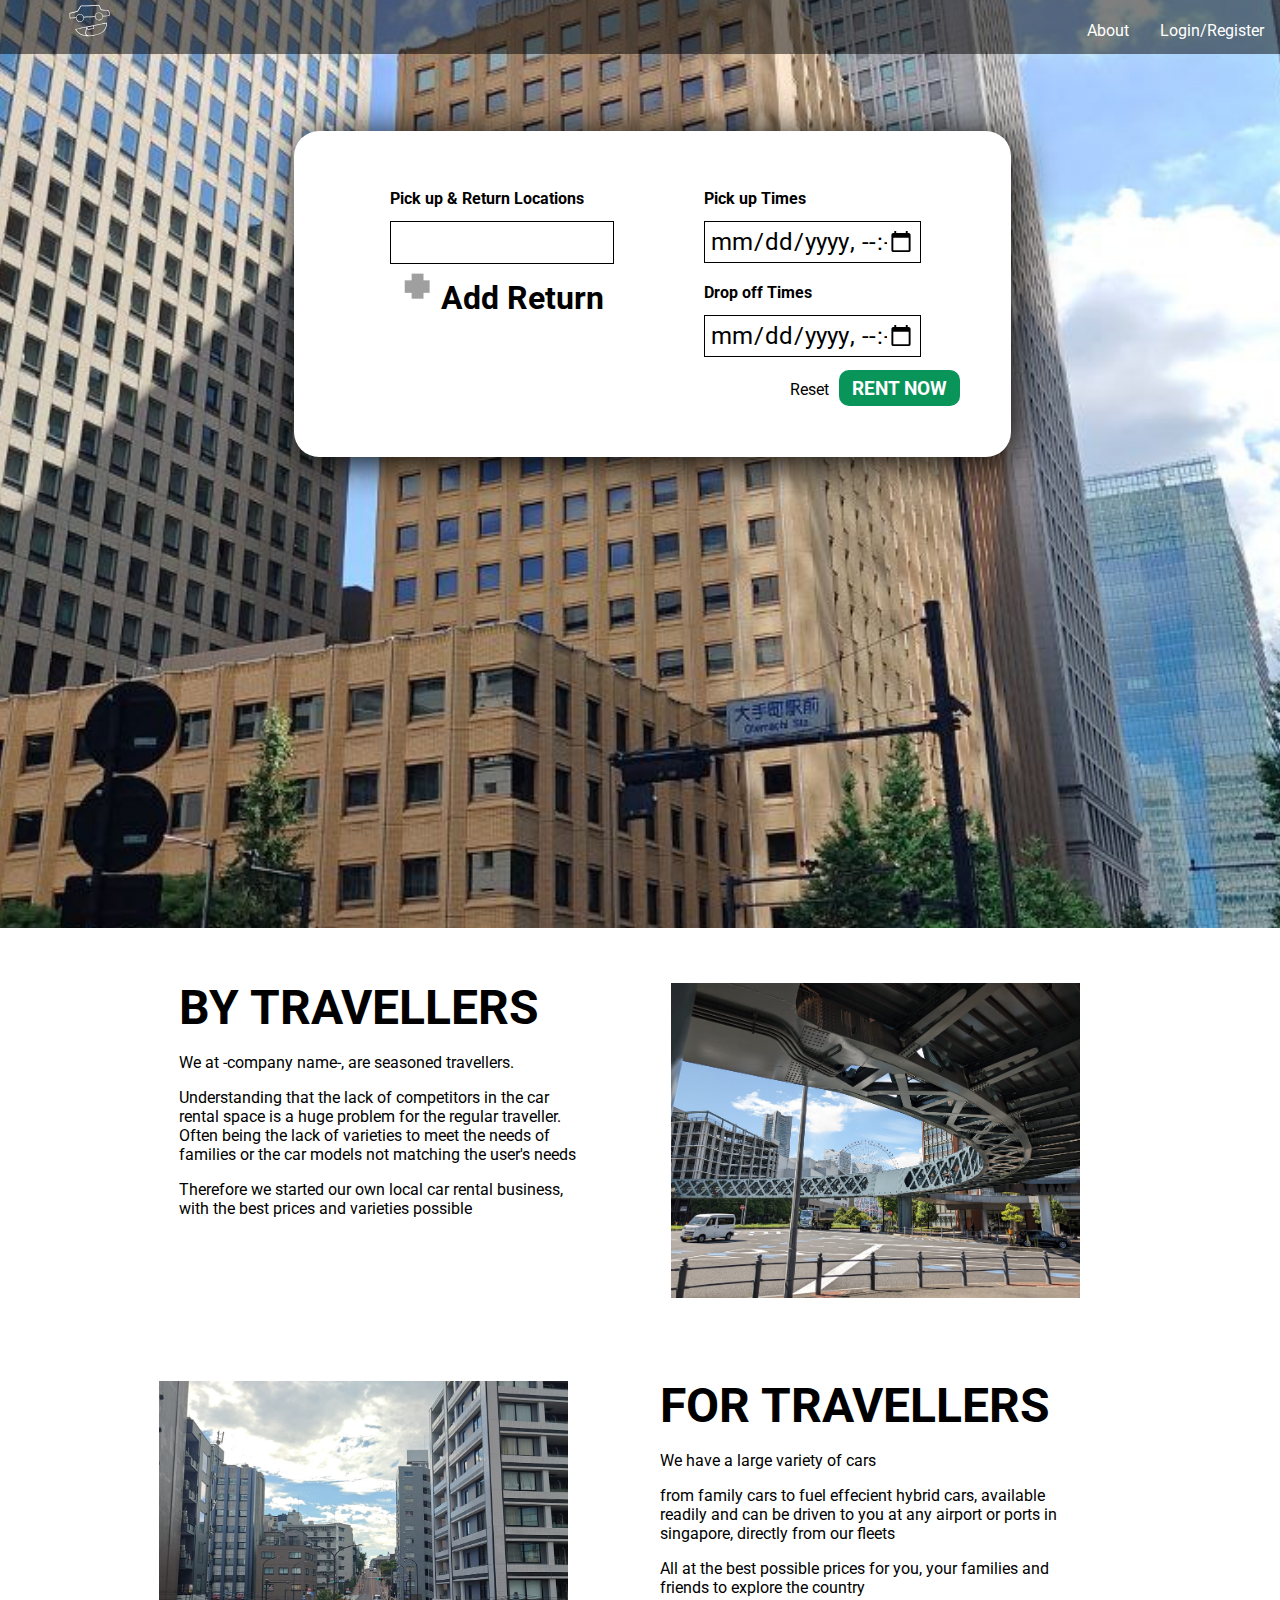
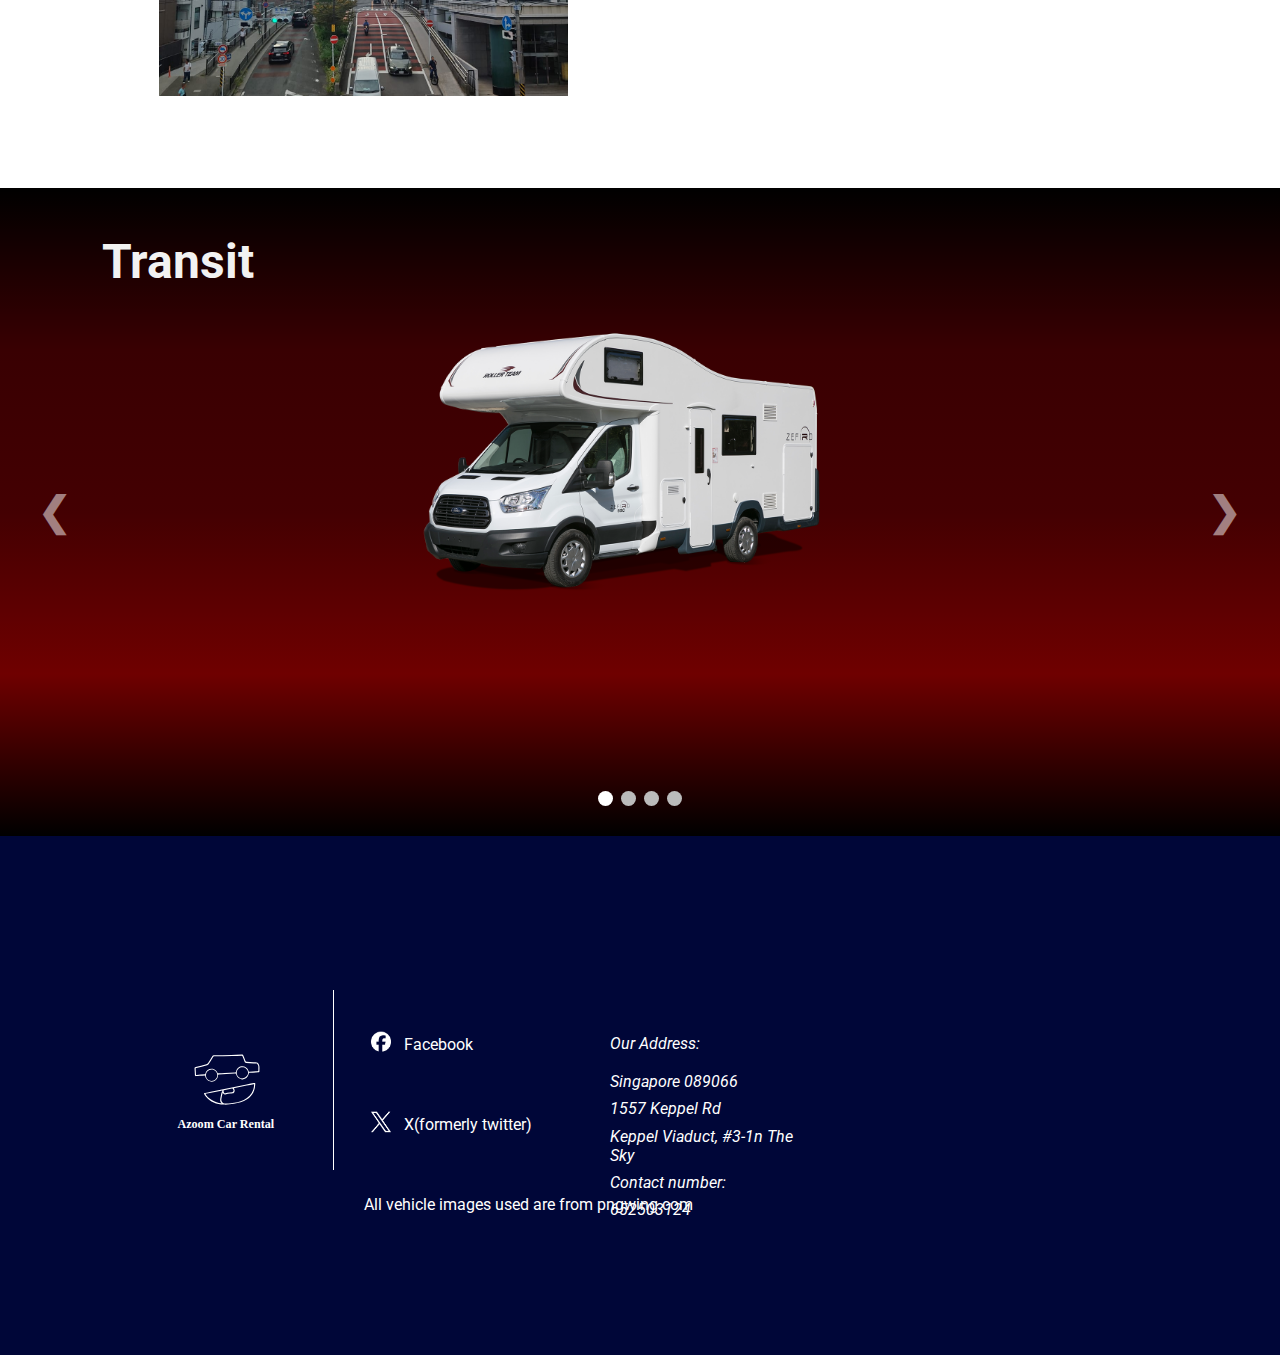
==== index.html @ 16a731aa "Add files via upload" ====
<!DOCTYPE html>
<head>
    <link rel="stylesheet" href="style.css">
    <meta name="viewport" content="width=device-width, initial-scale=1.0">
    <link rel="preconnect" href="https://fonts.googleapis.com">
    <link rel="preconnect" href="https://fonts.gstatic.com" crossorigin>
    <link href="https://fonts.googleapis.com/css2?family=Roboto:ital,wght@0,100;0,300;0,400;0,500;0,700;0,900;1,100;1,300;1,400;1,500;1,700;1,900&display=swap" rel="stylesheet">
    
</head>
<body>
    <header>
        <div class='nav'>
            <a onclick="homeactive()"><div class ="logo">
            </div></a>
            <div class="flex-container">
                <div class = "link hide" id="logout" ><a href ="#link" id ='lobtn' onclick="logout()">Logout</a></div>
                <div class = "link" id="logins" ><a href ="#link" id ='lbtn' onclick="loginactive()">Login/Register</a></div>
                

                <div class = "link hide" id="mblink" ><a href ="#link" id ='lobtn' onclick="mbactive()">my bookings</a></div>
                <div class = "link" id = 'about'><a href ="#about-us">About</a></div>
                
            </div>  
        </div>
    </header>
    <section id = "home"  >
        <section id ="cover">
                <div id ="homecontent" class="images" >
                    <div class = "pop-section">
                        <form id = "booked">
                            <div class="sections">
                                <h2><text>Pick up & Return Locations </text></h2>
                                <input type="text" class="pickup" id="pickup">
                                <br>
                                <div class="section_b" id="addpoint">
                                
                                        
                                <button class="add_return" id="addbtn" onclick="addpoint()">
                                    <div id="add_img" class ="images"></div>
                                    <h2>Add Return</h2>
                                </button>

                            </div>
                            </div>
                            <div class="sections">
                                <h2><text>Pick up Times</text></h2>
                                    <input class ="time pickup" type="datetime-local" min="2024-12-1" max='2025-1-19'id='ptime'>


                            </div>

                            <div class="sections">
                                <h2><text>Drop off Times</text></h2>
                                <input class ="time pickup" type="datetime-local" min="2024-15-1" max='2025-1-19'id='dtime'>
                            </div>
                        <div class="section-c">
                            <input type="reset" class = "reset-btn">
                                <input type="submit" class="cta-button" id="bookings" value="RENT NOW" onclick='availablebookings()'>
                        </div> 
                        </form>

                    </div>
                </div>
</section>
        <section id ="about-us">
            <div class = "centering">
                <div class = "contentbox">

                    <div class="text-box">
                        <h1>BY TRAVELLERS</h1>
                        <p>We at -company name-, are seasoned travellers.</p>
                        <p>Understanding that the lack of competitors in the car rental space is a huge problem for the regular traveller. Often being the lack of varieties to meet the needs of families or the car models not matching the user's needs</p>
                        <p>Therefore we started our own local car rental business, with the best prices and varieties possible</p>
                    </div>
                    <div class='img-box'>
                        <div class = "images content-img" id ="img2"></div> 
                    </div>
                </div>
                <br>
                <div class = "contentbox">
                    <div class='img-box'>
                        <div class = "images content-img" id ="img3"></div> 
                    </div>
                    <div class="text-box">
                        <h1>FOR TRAVELLERS</h1>
                        <p>We have a large variety of cars</p>
                        <p>from family cars to fuel effecient hybrid cars, available readily and can be driven to you at any airport or ports in singapore, directly from our fleets</p>
                        <p>All at the best possible prices for you, your families and friends    to explore the country</p>
                        <br>
                        <br>
                    </div>
                </div>
            </div>




</section>
        <section id ="carousel">
            <div class = "c-container">
                <div class="carousel fade">
                    <div class="carname"><h1>Transit</h1></div>
                    <img src="./car_img/Transit.png">
                </div>

                <div class="carousel fade">
                    <div class="carname"><h1>avanza</h1></div>
                    <img src="./car_img/avanza.png">

                </div>

                <div class="carousel fade">
                    <div class="carname"><h1>Hilux</h1></div>
                    <img src="./car_img/hilux.png">

                </div>
                <div class="carousel fade">
                    <div class="carname"><h1>T34</h1></div>
                    <img src="./car_img/T34.png">

                </div>

                <a class="prev" onclick="nextimg(-1)">&#10094;</a>
                <a class="next" onclick="nextimg(1)">&#10095;</a>

                <div class= "dots" style="text-align:center">
                    <span class="dot" onclick="currentimg(1)"></span>
                    <span class="dot" onclick="currentimg(2)"></span>
                    <span class="dot" onclick="currentimg(3)"></span>
                    <span class="dot" onclick="currentimg(4)"></span>
                </div>
            </div>

</section>
    </section>
    <section id = "login" class="hide" >
        <div class='heroimage img'>
            <div class="pop-section tab2">
                <div id="login-section" class="login">
                    <div class = "selectiontabs">
                        <div id= "logintab" onclick="changeform(0)"><h1>Login</h1></div>
                        <div id= "registertab" class="inactive-R"  onclick="changeform(1)"><h1>Register</h1></div>
                    </div>
                <div class="forms">
                    <div id="L-form">
                        <form id="loginform">
                            <br><label>Username</label><br>
                            <input type="text" placeholder="Username required" id ="username"><br>
                            <br><label>Password</label><br>
                            <input type="password" placeholder="password required" id="password"><br><br>
                            <input type="submit" class="cta-button logreg" value="Login">
                            <br>
                            <hr><h3>or</h3><hr>
                            <input type="button" id = "staff-login" value ="staff Login" onclick="changeform(2)">
                        </form>
                    </div>
                    <div id="R-form"class="hide">
                        <form id="registerform">
                            <br><label>Username</label><br>
                            <input type="text" placeholder="Username required" id ="r-username"><br>
                            <br><label>Email</label><br>
                            <input type="text" placeholder="Email required" id="r-email"><br>
                            <br><label>Password</label><br>
                            <input type="password" placeholder="password required" id="r-password"><br>
                            <br><label>confirm Password</label><br>
                            <input type="password" placeholder="password required" id="re-password"><br><br>
                            <input type="submit" class="cta-button logreg" value="Register">
                        </form>
                    </div>
                     <div id="S-form" class ='hide'>
                        <form id="Sloginform">
                            <br><label>Username</label><br>
                            <input type="text" placeholder="Username required" id ="Susername"><br>
                            <br><label>Password</label><br>
                            <input type="password" placeholder="password required" id="Spassword"><br><br>
                            <input type="submit" class="cta-button logreg" value="Staff Login">
                            <br>
                            <hr><h3>or</h3><hr>
                            <input type="button" id = "staff-login" class="cta-button logreg" value ="User Login" onclick="changeform(0)">
                        </form>
                    </div>
                </div>
                    
                </div>
            
            
            </div>
        
        
        </div>
    
    </section>
    <section id = 'booking'class="hide" >
        <div class='heroimage img'>
            <div class = "text"><h1> Available Vehicles </h1></div>
            <div class = "content-tainer" id="available_booking">
                <div class = "sections" id='cards'></div>
            </div>
        </div>
    </section>
    
    <section id = 'payment' class="hide">
        <div class='heroimage img'>
            <div class = "text"><h1> Payment </h1></div>
            <div class = "content-tainer" id="payment_form">
                <div class = "sections fpay" id='paymentform'>
                    <form id ="p_form">
                        <div class = 'f_sectionA'>
                            <label>First Name: </label><br>
                            <input type ='text' id ='fname'>
                        </div>
                        <div class = 'f_sectionA'>
                            <label>Last Name: </label><br>
                            <input type ='text' id ='Lname'>
                        </div>
                        <div class = 'f_sectionB'>
                            <label>Card number: </label><br>
                            <input type="number" id ='cnum'>
                        </div>
                        <div class = 'pay_methods'>
                                <div class='visa-img'></div>
                                <div class='MC-img'></div>
                        
                        </div>
                        <div class = 'f_sectionC'>
                            <label>cvc: </label>
                            <br><input type='password' id = 'cvc'>
                        </div>
                        <div class = 'f_sectionC'>
                            <label>Expiration Date: </label>
                            <input type= "date" id="expire">
                        </div>
                            <input type="submit" class="cta-button logreg pay" value="SUBMIT PAYMENT">
                            
                    
                    
                    
                    
                    </form>
                    
                
                
                
                
                </div>
            </div>
        </div>
    
    </section>
    <section id = 'staffpage' class="hide">
        <div class='heroimage img'>
            <div class = "text"><h1> Confirmations and Returns </h1></div>
            <div class = "content-tainer" id="available_booking">
                <div class = "sections" id='s_cards'>
                </div>
            </div>
        </div>
    </section>
    
    <section id = 'mybookings' class="hide">
        <div class='heroimage img'>
            <div class = "text"><h1> My Bookings </h1></div>
            <div class = "content-tainer" id="available_booking">
                <div class = "sections" id='mb_cards'>
                </div>
            </div>
        </div>
    </section>
    <footer>

            <div class="footercontent">
            <div class="img-box2">
                <a href="index.html">
                    <div class ="f_logo"></div>
                </a>
            </div>
            <div class = 'separator'></div>
            <div class = 'fsc'>
                <div class="sc-cont">
                    <a href = "https://www.facebook.com">
                        <div class='fb-icon'></div>
                        <div class ="sc-text">Facebook</div>
                    </a>
                </div>
                <div class="sc-cont">
                    <a href="https://www.x.com">
                        <div class='tw-icon'></div>
                        <div class ="sc-text">X(formerly twitter)</div>
                    </a>
                </div>
                <div class="sc-cont">
                    <a href="https://www.pngwing.com">
                        <div class ="sc-text">All vehicle images used are from pngwing.com</div>
                    </a>
                </div>
                

            </div>
            <address>
                <div class="textbox">
                    <p>Our Address:</p>
                    <br><br>
                    <p>Singapore 089066</p>
                    <p>1557 Keppel Rd</p>
                    <p>Keppel Viaduct, #3-1n The Sky</p>
                    <p>Contact number:</p>
                    <p>652503124</p>
                </div>
                
                <iframe src="https://www.google.com/maps/embed?pb=!1m16!1m12!1m3!1d838.5491011221804!2d103.8396878139206!3d1.2725874295884603!2m3!1f0!2f0!3f0!3m2!1i1024!2i768!4f13.1!2m1!1sgrandfather%20road!5e0!3m2!1sen!2ssg!4v1729683826035!5m2!1sen!2ssg" width="600" height="450" style="border:0;" allowfullscreen="" loading="lazy" referrerpolicy="no-referrer-when-downgrade"></iframe>
            </address>
            
            </div>
            
        
        
    </footer>
    <script src="script.js"></script>
       
    

</body> 
</html>
---- style.css ----
@media (min-width: 800px){
    body{
        padding,margin: 0;
        width: 100%;
        height: 100%;
        margin: auto;

    }
    section{
        display:block;
        height: auto;
        width: auto;
    }
    h1,h2{
        font-family: "Roboto", sans-serif;
        font-weight: 700;
        font-style: normal;
    }
    h1{
        font-size: 300%;
        margin-bottom: 4%;
    }

    *{
        font-family: "Roboto", sans-serif;
        font-size: 16px;

    }

    input{
        border: 1px solid black;
    }
    form{
        margin-top: 4%;
        margin-left: 8%;
    }


    header{

        width:   100%;
        height:  20%;
    }

    .sections,.section-c{
        float: left;
    }
    .sections{
        width: 80%;
        margin-left: 10%;
        margin-top: 1%;
    }
    article{
        background-color:  dimgrey;
        width:   100%;
        height:  20%;
    }
    .nav{
    /*
        background-image: linear-gradient( rgba(0,0,0,1), rgba(255,0,0,0));
    */  
        position: relative;
        z-index: 0;
        background-color: rgba(0, 0, 0, 0.5);
        height: 6vh;
        width:100%;


    }
    #home{
        height: 305vh;   
    }
    .flex-container{
        display: flex;
        flex: auto; 
        flex-direction: row-reverse;
        width:70%;
        height: 100%;
        float: right;
        background-color: black 10%;
    }

    .logo{
        position: relative;
        background-image: url(./icons/logo-white.svg);
        background-size: contain;
        background-repeat: no-repeat;
        fill: white;
        width: 20%;
        height: 140%;
        padding: 2%;
        top: -80%;
        float: left;
        margin-left: 2%;
    }
    .link,.logo{
        padding: 2%;
        margin-top: auto;
        margin-bottom: auto;

    }
    .link{
        padding: 1.75% 1.75% 1% 1.75%;
    }
    .link:hover{

        border-bottom: 5px solid white;

    }
    a{
        margin: auto;
        text-decoration: none;
        color: white;
    }

    #homecontent{
        background-image:url(image1.jpg);
        background-size: cover;
        height: 144vh;
        width: 100%;
        margin-top: -30%;
        display: block;
    }
    .pop-section{
        float: left;
        box-shadow: 5px 5px 40px black;
        width: 50%;
        height: auto;
        border-radius: 25px;
        padding: 3%;
        margin-left: -3%;
        margin-top: 6%;
        background-color: white;
        form{
            margin: 0;
        }
    }

    .pickup{
        width: 85%;
        font-size: 210%;
    }
    .time{
        float: left;
        width: 80%;
        padding: 2%;
        font-size: 150%;
    }
    .cta-button,#staff-login{
        font-family: "Roboto", sans-serif;
        font-weight: 700;
        font-style: normal;
        font-size: 120%;
        padding: 1%;
        padding-left: 2%;
        padding-right: 2%;
        border-radius: 10px;
        border: 0px;
        color: white;


        background-color: #09945A;
    }
    .cta-button:hover{
        border: 1px solid black;

        color: #09945A;

        background-color: white;
    }
    .reset-btn{
        border: 0px;
        color: black;
        border: none;
        background-color: white;
    }
    .section_b{
        float: left;
        width: 75%;
        padding: 3%;
    }
    .add_return{
        color: black;
        border: none;
        background-color: white;
        width: 120%;
        h2{
            float: left;
            font-size: 200%;
            padding-left: 5%;
            margin-top: 3%;

        }
    }
    .images{
        background-repeat: no-repeat;
        background-size: contain;
        background-position: center;

    }
    #add_img{
        background-image: url(add_button.png);
        padding: 6%;
        float: left;
    }
    .text-box{
        float: left;
        width: 40%;
        height: auto;
        padding: 5%;
        margin-top: -8.1%;

    }


    .content-img{
        background-repeat:no-repeat;
        background-size: cover;
        width: 100%;
        height: 35vh;
        margin-top:1%;
        overflow: hidden;
    }
    .content-img:hover{
        transform:scale(1.75);
    }

    .img-box{
        width: 40%;
        height: 35.5vh;
        margin-left: 3%;
        margin-right: 4%;
        float: left;
        display: block;
        overflow: hidden;
    }

    #img2{

        background-image: url(image2.jpeg);  
    }
    #img3{

        background-image: url(img3.jpeg);

    }
    .section-c{
        width: 100%;
        float: right;
        text-align: right;
        padding:2%;
        padding-top:2%;

    }
    .none{
        display:none;
    }
    #about-us{

        background-color: white;
        display: block;
    }
    .contentbox{
        margin-top: -3%;
        width: 80%;
        height: 35vh;
        padding: 4%;
        margin-left:auto;
        margin-right:auto;
        background-color: white;
        text-align: left;
        display: block;
        overflow: hidden;
    }
    .centering{
        margin-left: auto;
        margin-right: auto;
    }

    .c-container{
      max-width: 100%;
      position: relative;
      margin: auto;

    }
    #carousel{
        margin-top: 5vh;
        width: 100%;
        height: 72vh;
        background-color: #390002;
        background-image: linear-gradient( rgba(0,0,0,1), rgba(0,0,0,0), rgba(111,0,0,.2),rgba(111,0,0,1), rgba(0,0,0,1));
        display: block;

    }

    .carousel{
        display:none;
    }

    img{
        float: left;
        width: 35%;
        margin-top: 10%;
        margin-left: 30%;
        right: auto;
        position: absolute;
    }
    .prev, .next {
        cursor: pointer;
        position: absolute;
        top: 50%;
        width: auto;
        margin-top: 28vh;
        padding: 3%;
        color: rgba(255,255,255,0.5);
        font-weight: bold;
        font-size: 250%;
        transition: 0.6s ease;
        border-radius: 0 3px 3px 0;
        user-select: none;
    }

    .next {
        right: 0;
        border-radius: 3px 0 0 3px;
    }
    .prev:hover, .next:hover {
        color: rgba(255,255,255,1);
    }

    .carname {
        color: #f2f2f2;
        position: absolute;
        top: 0;
        padding: 1%;
        padding-left: 8%;
    }
    .dots{
        position: relative;
        bottom: -67vh;
    }
    .dot {
        cursor: pointer;
        height: 15px;
        width: 15px;
        margin: 0 2px;
        background-color: #bbb;
        border-radius: 50%;
        display: inline-block;
        bottom: 0;
        transition: background-color 0.6s ease;
    }

    .active, .dot:hover {
      background-color: white;
    }
    .fade {
      animation-name: fade;
      animation-duration: 1.5s;
    }

    @keyframes fade {
      from {opacity: .4}
      to {opacity: 1}
    }


    .hide{
        display: none;
    }

    footer{
        display:block;
        position: relative;
        width: 100%;
        z-index: -1;
        height: 60vh;
        clear: both;
        background-color: #000638;
        box-shadow: 1px 1px 10px;
    }
    .footercontent{
        width: 80%;
        height: 29vh;

        padding: 10% 0% 0% 0%;
        margin: auto;

    }
    .img-box2{
        position: relative;
        top: 30%;
        width: 20%;
        height: 16vh;
        display: block;
        overflow: hidden;
        align-content: center;
        a{
            height: auto;
            width: inherit;
            padding: auto;
        }

    }
    .f_logo{
        background-image: url(./icons/logo-text-white.svg);
        background-repeat: no-repeat;
        background-size: cover;
        background-position: center;
        width: 100%;
        height: 75%;
        padding: auto;

    }


    .separator{
        border-left: 1px solid white;
        position: relative;
        height: 20vh;
        width: 0.1%;
        top: -37%;
        margin-left: 20%;
        float:left;
    }
    .fsc{
        float: left;
        margin-top: -10%;
        margin-right: -10%;
        padding: 2%;
        width: 30%;
        height: 20vh;
    }
    .sc-cont{
        float: left;
        margin-top: 0;
        margin-right: -10%;
        padding: 2%;
        width: 100%;
        height: 7.5vh;
    }
    .fb-icon,.tw-icon{
        height: 1.1vh;
        width: 1%;   
        background-repeat: no-repeat;
        background-size:contain;
        transform: scale(0.5);
        float: left;
        margin-top: 3%;
        padding: 6%;

    }
    .fb-icon{
        background-image: url(./icons/Facebook_Logo_Secondary.png);
    }
    .tw-icon{
        background-image: url(icons/x-logo-white.png);
    }
    .sc-text{
        color: white;
        margin-right: -12%;
        margin-top: 6.75%;
        float: left;
        padding: 1%;

    }


    li{
        width: 70%;

    }
    .textbox{
        float: left;
        width: 40%;
        height: auto;
        padding: 5%;
        margin-top: 3.9%;
    }
    address{
        width: 50%;
        float: left;
        margin-top: -10%;
        p{
            color:white;
            float: left;
            margin: 2%;

        }
        iframe{
            float: right;
            width: 48%;
            height: 26vh;

        }
    }
    .img{
        background-size: cover;
        background-repeat: no-repeat;
        background-position: center;
    }
    .heroimage{
        background-image: url(image1.jpg);
        width: 100%;
        height: 160vh;
        margin-top: -15%;
        z-index: -2;


    }
    #login-section{
        width: 100%;
        float: left;
    }
    .tab2{
        height: 102vh;
        padding: 0;
    }
    .selectiontabs{
        width: 100%;
        height: 10vh;
    }
    #logintab,#registertab{
        margin: 0 0 0 0;
        display: block;
        float: left;
        width: 50%;
        height: 6vh;
        text-align: center;
        padding: 3% 0% 0 0%;
        h1{
            margin: 0;
            font-size: 200%;
        }
    }
    .inactive-R,.inactive-L{
        color: white;
        background-color: #4d4d4d;     
    }
    .inactive-R{
        border-top-right-radius: 25px;       
    }
    .inactive-L{
        border-top-left-radius: 25px;       
    }
    .forms{
        height: 80vh;
    }
    #loginform,#registerform,#Sloginform,#p_form{
        margin: 0;
        text-align: center;
        font-size: 150%;
        input{
            padding: 3%;
            margin-top: 2%;
        }
        label{
            text-align: left;
            float: left;
            right: -7%;
            position: relative;
        }
        h3,hr{
            width: 30%;
            float: left;
            text-align: center;
            left: 5%;
            position: relative;
        }
        hr{
            margin-top: 6.5%;
        }
    }
    #registerform{
        height: 90vh;
    }
    .logreg,#staff-login{
        width: 87%;
    }
    #staff-login{
        background-color: #000638;
    }
    #staff-login:hover{
        background-color: #000d7d;

    }
    #username,#password,#re-password,#r-password,#r-email,#r-username, #Susername,#Spassword{
        width: 80%;


    }
    .text{
        text-align: center;
        width: 100%;
        display: block;
        height: 48vh;
        color: white;
        background-color: rgba(0,0,0,0.6);
        h1{
            color: white;
            text-align: center;
            padding: auto;
            left: 11%;
            position: relative;
            float: left;
        }
    }
    #payment{
        h1{
            left: 16%;
        }
    }
    .content-tainer{
        width: 100%;
        height: 115vh;
        background-color: white

    }
    .tab{
        width: 100%;
        height: 20vh;
        box-shadow: 1 1;
    }

    .bookcard{
        float: left;
        width: 20%;
        margin: 5% 5% 5% 0;

        height: auto;
        border-radius: 25px;
        box-shadow: 1px 1px 10px;
        background-color: #000638;

        .cardtext{
            width: 100%;
            background-color: white;
            float: left;
            text-align: center;
            line-height: 40%;
            display: block;
            border-bottom-right-radius: 25px;
            border-bottom-left-radius: 25px;
                form{
                    margin: 0;
                    }


        }
    }

    .bookbtn{
        float: left;
        width: 100%;
        height: 10%;
        margin-top: -4.5%;
        border-bottom-right-radius: 25px;
        border-bottom-left-radius: 25px;
        font-size: 150%;
        color: white;
        background-color: #000638;
    }
    .amounttext{
        width: 30%;
        float: right;
        margin-top: -6%;
    }
    .imgholder{
        float: left;
        height: 17vh;
        width: 100%;
        overflow: hidden;
        img{
            width: 100%;
            height: auto;
            margin: 0;
            position: static;
            margin-left: auto;
            margin-right: auto;

        }

    }
    .fpay{
        width: 45%;
        margin-left: 26%;
        }
    #p_form{
        .pay_methods{
            width: 20%;
            float: left;
            margin-left: 3%;
            height: 5vh;

        }
        .visa-img{
            float: left;
            width: 25%;
            height: 5vh;
            padding: 5%;
            background-image: url(icons/Visa_Brandmark_Blue_RGB_2021.svg);
            background-repeat: no-repeat;
            background-position: center;
            background-size: contain;
        }
        .MC-img{
            float: left;
            width: 25%;
            height: 5vh;
            padding: 5%;
            background-image: url(icons/ma_symbol.svg);
            background-repeat: no-repeat;
            background-position: center;
            background-size: contain;  
        }
        .f_sectionA{
            width: 45%;
            float: left;
            margin-left: 3%;
            margin-top: 5%;

        }
        .f_sectionB{
            width: 92%;
            margin-left: 3%;
            margin-top: 1%;
            float: left;
        }
        .f_sectionC{
            float: left;
            width:30%;
            margin-left: 3%;
            margin-top: 1%;
        }
        #cnum{
            width: 100%;
            float: left;
            margin: auto;
        }
        input{
            width: 100%;
            padding: 1%;
            float: left;
            margin: 0;
            text-align: left;

        }
        label{
            right: 0;
        }
        .pay{
            margin-top: 4%;
            text-align: center;
        }

    }
    .heroimage{
        h1{
            left:13%;
        }
    }
    #booked{
        .sections{
            width: 40%;
            margin-left: 9%;

        }
    }
    .textbox2{
        width: 30%;
    }

    #login{
        .pop-section{
            width: 45%;
            margin-left: 3%;
        }
    }
}
@media (max-width: 800px){

    body{
        padding,margin: 0;
        width: 100%;
        height: 100%;
        margin: auto;

    }
    section{
        display:block;
        height: auto;
        width: auto;
    }
    h1,h2{
        font-family: "Roboto", sans-serif;
        font-weight: 700;
        font-style: normal;
    }
    h1{
        font-size: 225%;
        margin-bottom: 4%;
    }

    *{
        font-family: "Roboto", sans-serif;
        font-size: 16px;

    }

    input{
        border: 1px solid black;
    }
    form{
        margin-top: 4%;
        margin-left: 8%;
    }


    header{

        width:   100%;
        height:  20%;
    }

    .sections,.section-c{
        float: left;
    }
    .sections{
        width: 99%;
        margin-left: 10%;
        margin-top: 1%;
    }
    article{
        background-color:  dimgrey;
        width:   100%;
        height:  20%;
    }
    .nav{
    /*
        background-image: linear-gradient( rgba(0,0,0,1), rgba(255,0,0,0));
    */  
        position: relative;
        z-index: 0;
        background-color: rgba(0, 0, 0, 0.5);
        height: 6vh;
        width:100%;


    }
    #home{
        height: 305vh;   
    }
    .flex-container{
        display: flex;
        flex: auto; 
        flex-direction: row-reverse;
        width:70%;
        height: 100%;
        float: right;
        background-color: black 10%;
    }

    .logo{
        position: relative;
        background-image: url(./icons/logo-white.svg);
        background-size: contain;
        background-repeat: no-repeat;
        fill: white;
        width: 20%;
        height: 140%;
        padding: 2%;
        top: -35%;
        float: left;
        margin-left: 2%;
    }
    .link,.logo{
        padding: 2%;
        margin-top: auto;
        margin-bottom: auto;

    }
    .link{
        padding: 1.75% 1.75% 1% 1.75%;
    }
    .link:hover{

        border-bottom: 5px solid white;

    }
    a{
        margin: auto;
        text-decoration: none;
        color: white;
    }

    #homecontent{
        background-image:url(image1.jpg);
        background-size: cover;
        height: 85vh;
        width: 100%;
        margin-top: -30%;
        display: block;
    }
    .pop-section{
        float: left;
        box-shadow: 5px 5px 40px black;
        width: 80%;
        height: auto;
        border-radius: 25px;
        padding: 3%;
        margin-left: 7%;
        margin-top: 6%;
        background-color: white;
        form{
            margin: 0;
        }
    }

    .pickup{
        width: 85%;
        font-size: 210%;
    }
    .time{
        float: left;
        width: 80%;
        padding: 2%;
        font-size: 150%;
    }
    .cta-button,#staff-login{
        font-family: "Roboto", sans-serif;
        font-weight: 700;
        font-style: normal;
        font-size: 85%;
        padding: 6%;
        padding-left: 4%;
        padding-right: 4%;
        border-radius: 10px;
        border: 0px;
        color: white;


        background-color: #09945A;
    }
    .cta-button:hover{
        border: 1px solid black;

        color: #09945A;

        background-color: white;
    }
    .reset-btn{
        border: 0px;
        color: black;
        border: none;
        background-color: white;
    }
    .section_b{
        float: left;
        width: 75%;
        padding: 3%;
    }
    .add_return{
        color: black;
        border: none;
        background-color: white;
        width: 120%;
        h2{
            float: left;
            font-size: 110%;
            padding-left: 5%;
            margin-top: 3%;

        }
    }
    .images{
        background-repeat: no-repeat;
        background-size: contain;
        background-position: center;

    }
    #add_img{
        background-image: url(add_button.png);
        padding: 6%;
        float: left;
    }
    .text-box{
        float: left;
        width: 80%;
        height: auto;
        padding: 5%;
        margin-top: -8.1%;

    }


    .content-img{
        background-repeat:no-repeat;
        background-size: cover;
        width: 100%;
        height: 35vh;
        margin-top:1%;
        overflow: hidden;
    }
    .content-img:hover{
        transform:scale(1.75);
    }

    .img-box{
        width: 90%;
        height: 35.5vh;
        margin-left: 3%;
        margin-right: 4%;
        float: left;
        display: block;
        overflow: hidden;
    }

    #img2{

        background-image: url(image2.jpeg);  
    }
    #img3{

        background-image: url(img3.jpeg);

    }
    .section-c{
        width: 100%;
        float: right;
        text-align: right;
        padding:2%;
        padding-top:2%;

    }
    .none{
        display:none;
    }
    #about-us{

        background-color: white;
        display: block;
    }
    #about{
        display:none;
    }
    .contentbox{
        margin-top: -3%;
        width: 80%;
        height: 70vh;
        padding: 4%;
        margin-left:auto;
        margin-right:auto;
        background-color: white;
        text-align: left;
        display: block;
        overflow: hidden;
    }
    .centering{
        margin-left: auto;
        margin-right: auto;
    }

    .c-container{
      max-width: 100%;
      position: relative;
      margin: auto;

    }
    #carousel{
        margin-top: 5vh;
        width: 100%;
        height: 72vh;
        background-color: #390002;
        background-image: linear-gradient( rgba(0,0,0,1), rgba(0,0,0,0), rgba(111,0,0,.2),rgba(111,0,0,1), rgba(0,0,0,1));
        display: block;

    }

    .carousel{
        display:none;
    }

    img{
        float: left;
        width: 70%;
        margin-top: 50%;
        margin-left: 15%;
        right: auto;
        position: absolute;
    }
    .prev, .next {
        cursor: pointer;
        position: absolute;
        top: 50%;
        width: auto;
        margin-top: 28vh;
        padding: 3%;
        color: rgba(255,255,255,0.5);
        font-weight: bold;
        font-size: 250%;
        transition: 0.6s ease;
        border-radius: 0 3px 3px 0;
        user-select: none;
    }

    .next {
        right: 0;
        border-radius: 3px 0 0 3px;
    }
    .prev:hover, .next:hover {
        color: rgba(255,255,255,1);
    }

    .carname {
        color: #f2f2f2;
        position: absolute;
        top: 0;
        padding: 1%;
        padding-left: 8%;
    }
    .dots{
        position: relative;
        bottom: -67vh;
    }
    .dot {
        cursor: pointer;
        height: 15px;
        width: 15px;
        margin: 0 2px;
        background-color: #bbb;
        border-radius: 50%;
        display: inline-block;
        bottom: 0;
        transition: background-color 0.6s ease;
    }

    .active, .dot:hover {
      background-color: white;
    }
    .fade {
      animation-name: fade;
      animation-duration: 1.5s;
    }

    @keyframes fade {
      from {opacity: .4}
      to {opacity: 1}
    }


    .hide{
        display: none;
    }

    footer{
        display:block;
        position: relative;
        width: 100%;
        z-index: -1;
        height: 110vh;
        clear: both;
        background-color: #000638;
        box-shadow: 1px 1px 10px;
    }
    .footercontent{
        width: 80%;
        height: 100vh;

        padding: 10% 0% 0% 0%;
        margin: auto;

    }
    .img-box2{
        position: relative;
        top: 10%;
        width: 100%;
        height: 16vh;
        display: block;
        overflow: hidden;
        align-content: center;
        a{
            height: auto;
            width: inherit;
            padding: auto;
        }

    }
    .f_logo{
        background-image: url(./icons/logo-text-white.svg);
        background-repeat: no-repeat;
        background-size: contain;
        background-position: center;
        transform: scale(3);
        width: 100%;
        height: 75%;
        padding: auto;

    }


    .separator{
        border-bottom: 1px solid white;
        position: relative;
        height: 1vh;
        width: 80%;
        top: 10%;
        margin-left: 8%;
        float:left;
    }
    .fsc{
        float: left;
        margin-top: 30%;
        padding: 2%;
        width: 100%;
        height: 20vh;
    }
    .sc-cont{
        float: left;
        margin-top: 0;
        margin-right: -10%;
        padding: 2%;
        width: 100%;
        height: 7.5vh;
    }
    .fb-icon,.tw-icon{
        height: 1.1vh;
        width: 1%;   
        background-repeat: no-repeat;
        background-size:contain;
        transform: scale(0.5);
        float: left;
        margin-top: 3%;
        padding: 6%;

    }
    .fb-icon{
        background-image: url(./icons/Facebook_Logo_Secondary.png);
    }
    .tw-icon{
        background-image: url(icons/x-logo-white.png);
    }
    .sc-text{
        color: white;
        margin-right: -12%;
        margin-top: 6.75%;
        float: left;
        padding: 1%;

    }


    li{
        width: 70%;

    }
    .textbox{
        float: left;
        width: 90%;
        height: auto;
        padding: 5%;
        margin-top: 3.9%;
    }
    address{
        width: 100%;
        float: left;
        margin-top: 15%;
        p{
            color:white;
            float: left;
            margin: 2%;

        }
        iframe{
            margin-top: 3%;
            float: right;
            width: 90%;
            height: 26vh;

        }
    }
    .img{
        background-size: cover;
        background-repeat: no-repeat;
        background-position: center;
    }
    .heroimage{
        background-image: url(image1.jpg);
        width: 100%;
        height: 140vh;
        margin-top: -66%;
        z-index: -2;
        h1{
            left:-10%;
        }


    }
    #mybookings{
        h1{
            left:0;
        }

    }
    #staffpage{
        h1{
            left: 1%;
            top: -7%;
        }
    }
    #login-section{
        width: 100%;
        float: left;
    }
    .tab2{
        height: 70vh;
        padding: 0;
    }
    .selectiontabs{
        width: 100%;
        height: 10vh;
    }
    #logintab,#registertab{
        margin: 0 0 0 0;
        display: block;
        float: left;
        width: 50%;
        height: 6vh;
        text-align: center;
        padding: 3% 0% 0 0%;
        h1{
            margin: 0;
            font-size: 200%;
        }
    }
    .inactive-R,.inactive-L{
        color: white;
        background-color: #4d4d4d;     
    }
    .inactive-R{
        border-top-right-radius: 25px;       
    }
    .inactive-L{
        border-top-left-radius: 25px;       
    }
    .forms{
        height: 80vh;
    }
    #loginform,#registerform,#Sloginform,#p_form{
        margin: 0;
        text-align: center;
        font-size: 150%;
        input{
            padding: 3%;
            margin-top: 2%;
        }
        label{
            text-align: left;
            float: left;
            right: -7%;
            position: relative;
        }
        h3,hr{
            width: 30%;
            float: left;
            text-align: center;
            left: 5%;
            position: relative;
        }
        hr{
            margin-top: 6.5%;
        }
    }
    #registerform{
        height: 90vh;
    }
    .logreg,#staff-login{
        width: 87%;
    }
    #staff-login{
        background-color: #000638;
    }
    #staff-login:hover{
        background-color: #000d7d;

    }
    #username,#password,#re-password,#r-password,#r-email,#r-username, #Susername,#Spassword{
        width: 80%;


    }
    .text{
        text-align: center;
        width: 100%;
        display: block;
        height: 48vh;
        color: white;
        background-color: rgba(0,0,0,0.6);
        h1{
            color: white;
            text-align: center;
            padding: auto;
            left: 11%;
            position: relative;
            float: left;
        }
    }
    #payment{
        h1{
            left: 16%;
        }
    }
    .content-tainer{
        width: 100%;
        height: 100vh;
        background-color: white

    }
    .tab{
        width: 100%;
        height: 20vh;
        box-shadow: 1 1;
    }

    .bookcard{
        float: left;
        width: 60%;
        margin: 5% 5% 5% 11%;

        height: auto;
        border-radius: 25px;
        box-shadow: 1px 1px 10px;
        background-color: #000638;

        .cardtext{
            width: 100%;
            background-color: white;
            float: left;
            text-align: center;
            line-height: 40%;
            display: block;
            border-bottom-right-radius: 25px;
            border-bottom-left-radius: 25px;
                form{
                    margin: 0;
                    }


        }
    }

    .bookbtn{
        float: left;
        width: 100%;
        height: 10%;
        margin-top: -4.5%;
        border-bottom-right-radius: 25px;
        border-bottom-left-radius: 25px;
        font-size: 150%;
        color: white;
        background-color: #000638;
    }
    .amounttext{
        width: 30%;
        float: right;
        margin-top: -6%;
    }
    .imgholder{
        float: left;
        height: 17vh;
        width: 100%;
        overflow: hidden;
        img{
            width: 100%;
            height: auto;
            margin: 0;
            position: static;
            margin-left: auto;
            margin-right: auto;

        }

    }
    .fpay{
        width: 45%;
        margin-left: 26%;
        }
    #p_form{
        .pay_methods{
            width: 50%;
            float: left;
            margin-left: 3%;
            height: 5vh;

        }
        .visa-img{
            float: left;
            width: 25%;
            height: 5vh;
            padding: 5%;
            background-image: url(icons/Visa_Brandmark_Blue_RGB_2021.svg);
            background-repeat: no-repeat;
            background-position: center;
            background-size: contain;
        }
        .MC-img{
            float: left;
            width: 25%;
            height: 5vh;
            padding: 5%;
            background-image: url(icons/ma_symbol.svg);
            background-repeat: no-repeat;
            background-position: center;
            background-size: contain;  
        }
        .f_sectionA{
            width: 100%;
            float: left;
            margin-left: 3%;
            margin-top: 5%;

        }
        .f_sectionB{
            width: 100%;
            margin-left: 3%;
            margin-top: 1%;
            float: left;
        }
        .f_sectionC{
            float: left;
            width:100%;
            margin-left: 3%;
            margin-top: 1%;
        }
        #cnum{
            width: 100%;
            float: left;
            margin: auto;
        }
        input{
            width: 100%;
            padding: 1%;
            float: left;
            margin: 0;
            text-align: left;

        }
        label{
            right: 0;
        }
        .pay{
            margin-top: 20%;
            text-align: center;
            padding: 6%;
        }

    }
    #booked{
        .sections{
            width: 99%;
            margin-left: 9%;

        }
    }
    .textbox2{
        width: 30%;
    }

    #login{
        .pop-section{
            margin-left: 10%;
        }
    }
}
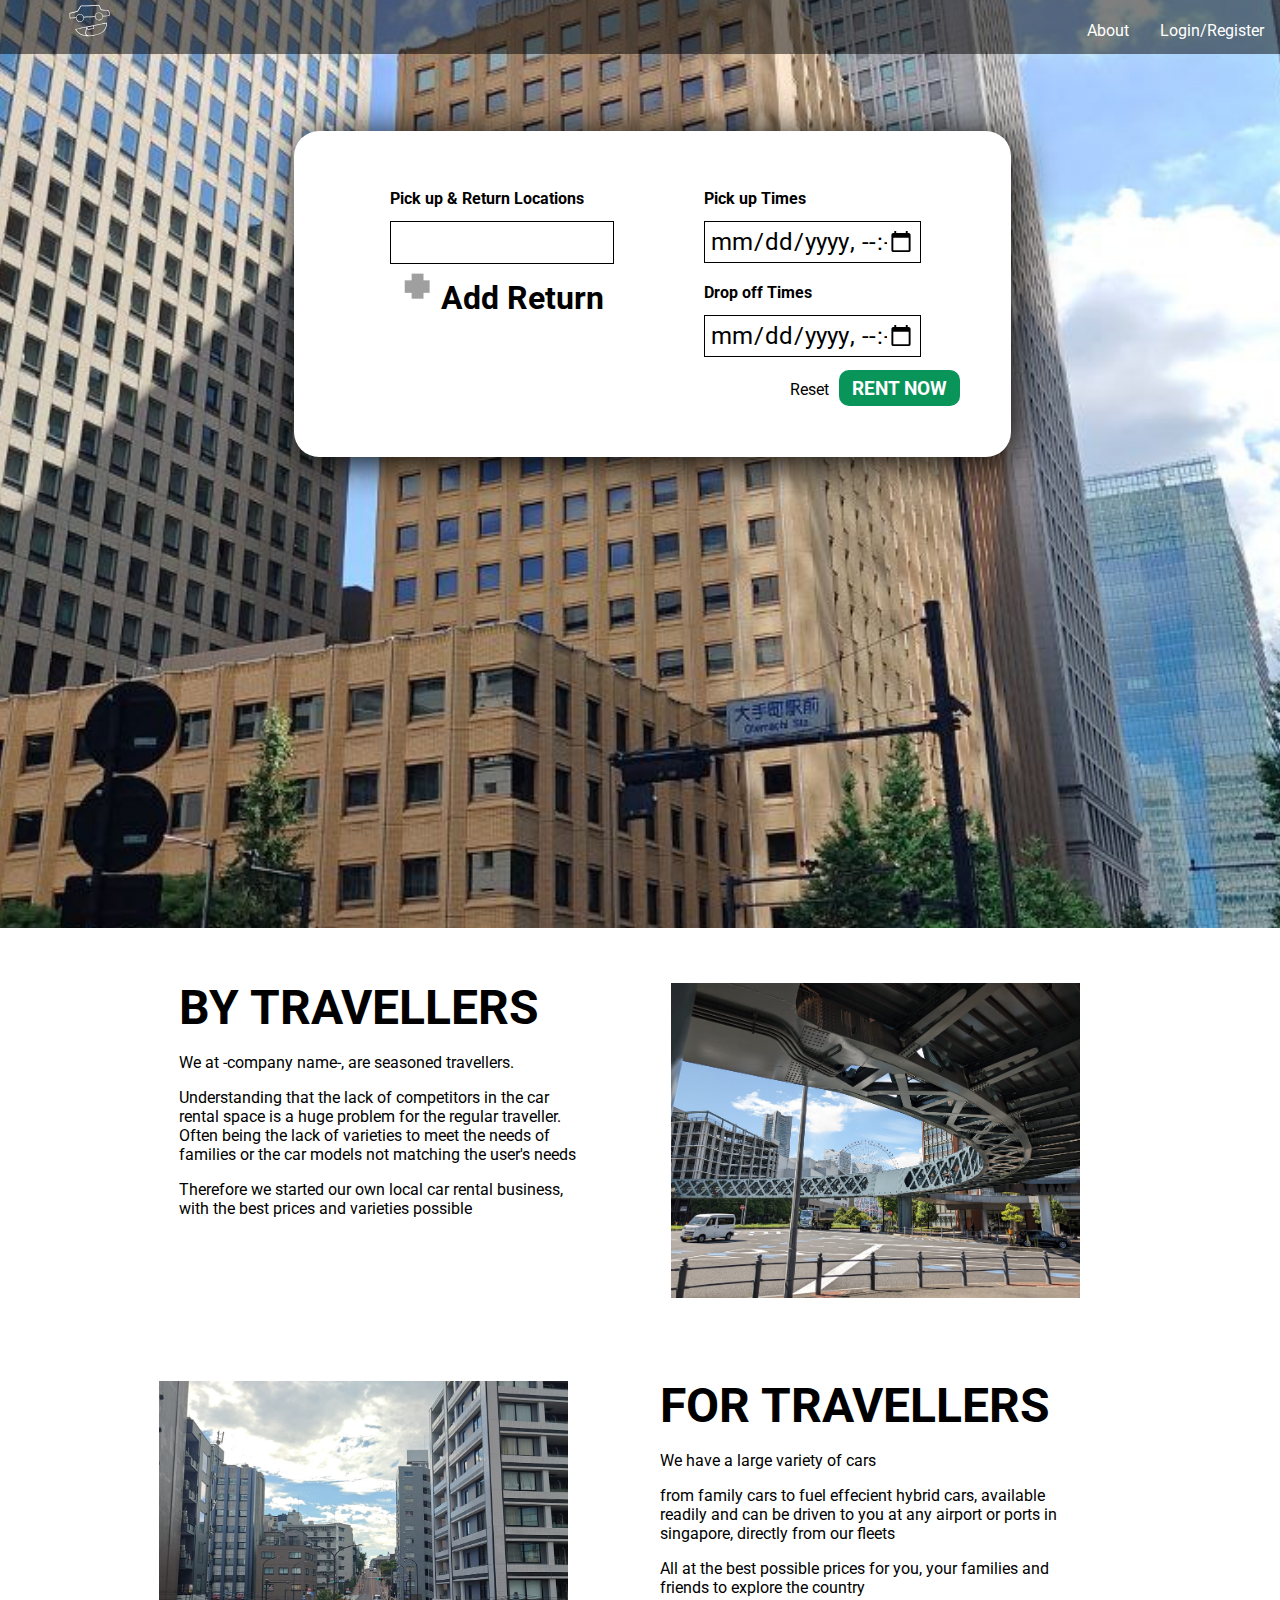
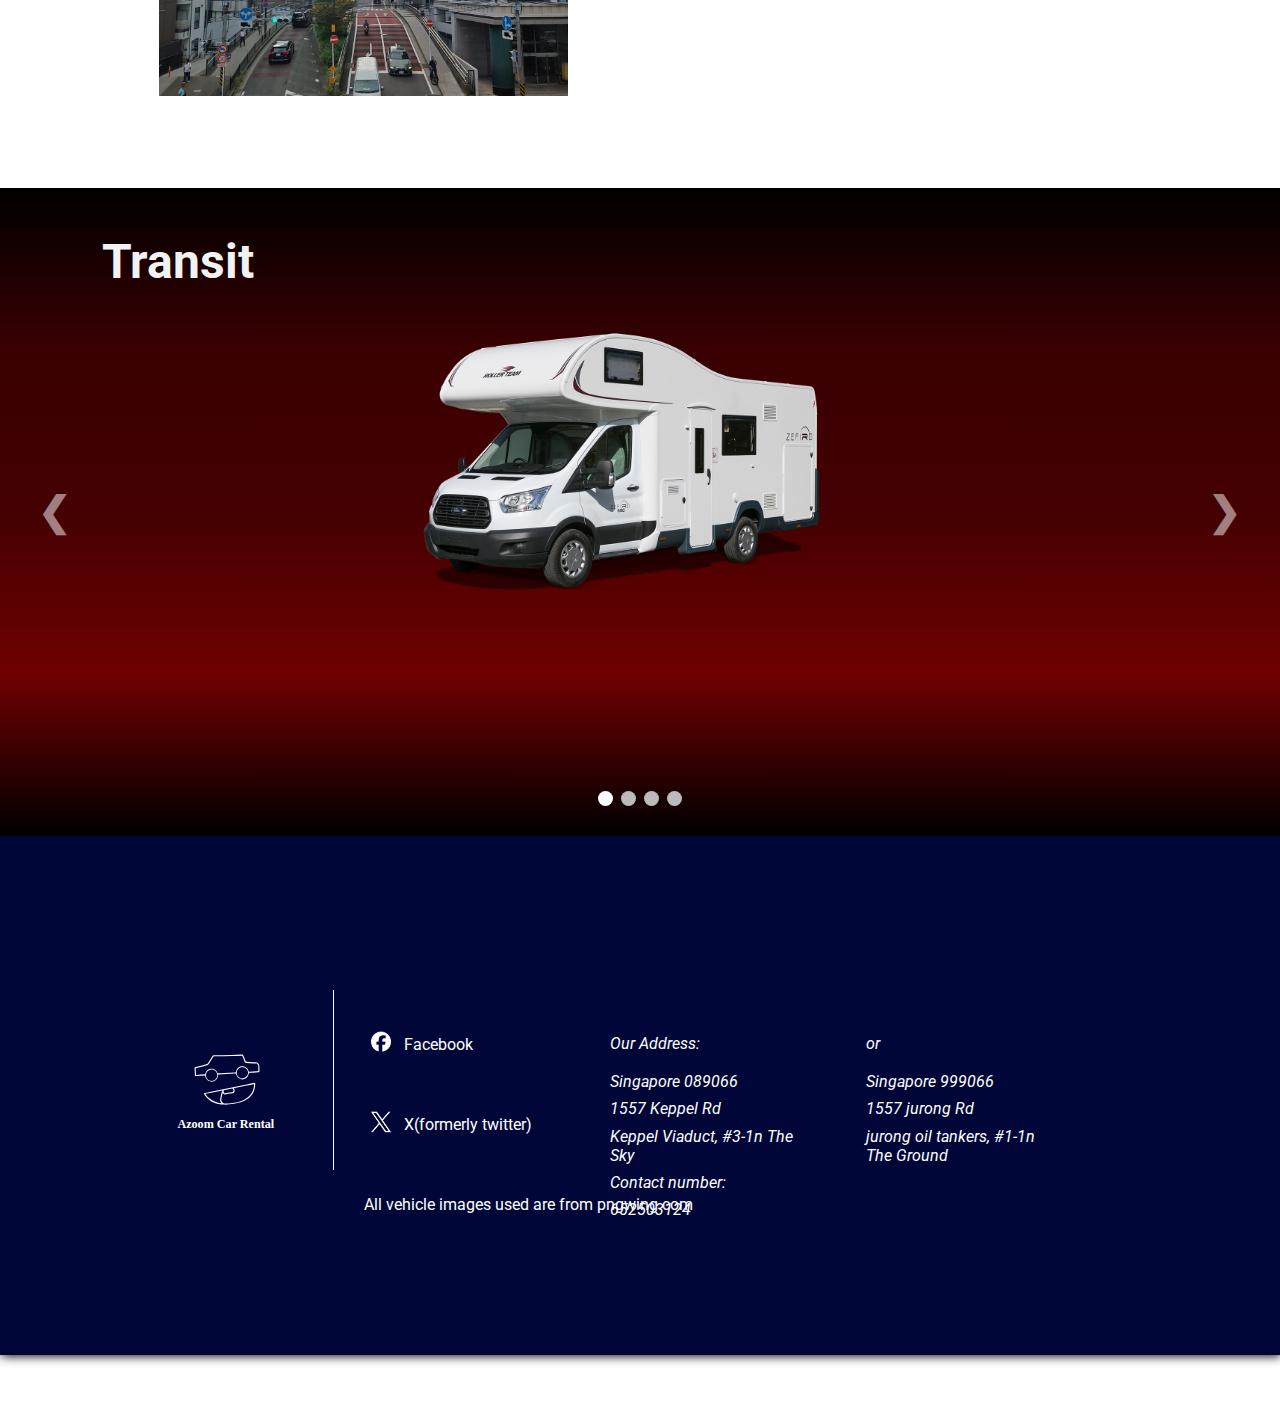
==== commit 5d8e6a23: "Update index.html" ====
--- a/index.html
+++ b/index.html
@@ -306,6 +306,13 @@
                     <p>Contact number:</p>
                     <p>652503124</p>
                 </div>
+                <div class="textbox">
+                    <p>or</p>
+                    <br><br>
+                    <p>Singapore 999066</p>
+                    <p>1557 jurong Rd</p>
+                    <p>jurong oil tankers, #1-1n The Ground</p>
+                </div>
                 
                 <iframe src="https://www.google.com/maps/embed?pb=!1m16!1m12!1m3!1d838.5491011221804!2d103.8396878139206!3d1.2725874295884603!2m3!1f0!2f0!3f0!3m2!1i1024!2i768!4f13.1!2m1!1sgrandfather%20road!5e0!3m2!1sen!2ssg!4v1729683826035!5m2!1sen!2ssg" width="600" height="450" style="border:0;" allowfullscreen="" loading="lazy" referrerpolicy="no-referrer-when-downgrade"></iframe>
             </address>
@@ -320,4 +327,4 @@
     
 
 </body> 
-</html>+</html>
--- a/style.css
+++ b/style.css
@@ -1399,7 +1399,7 @@
             color: white;
             text-align: center;
             padding: auto;
-            left: 11%;
+            left: -10%;
             position: relative;
             float: left;
         }
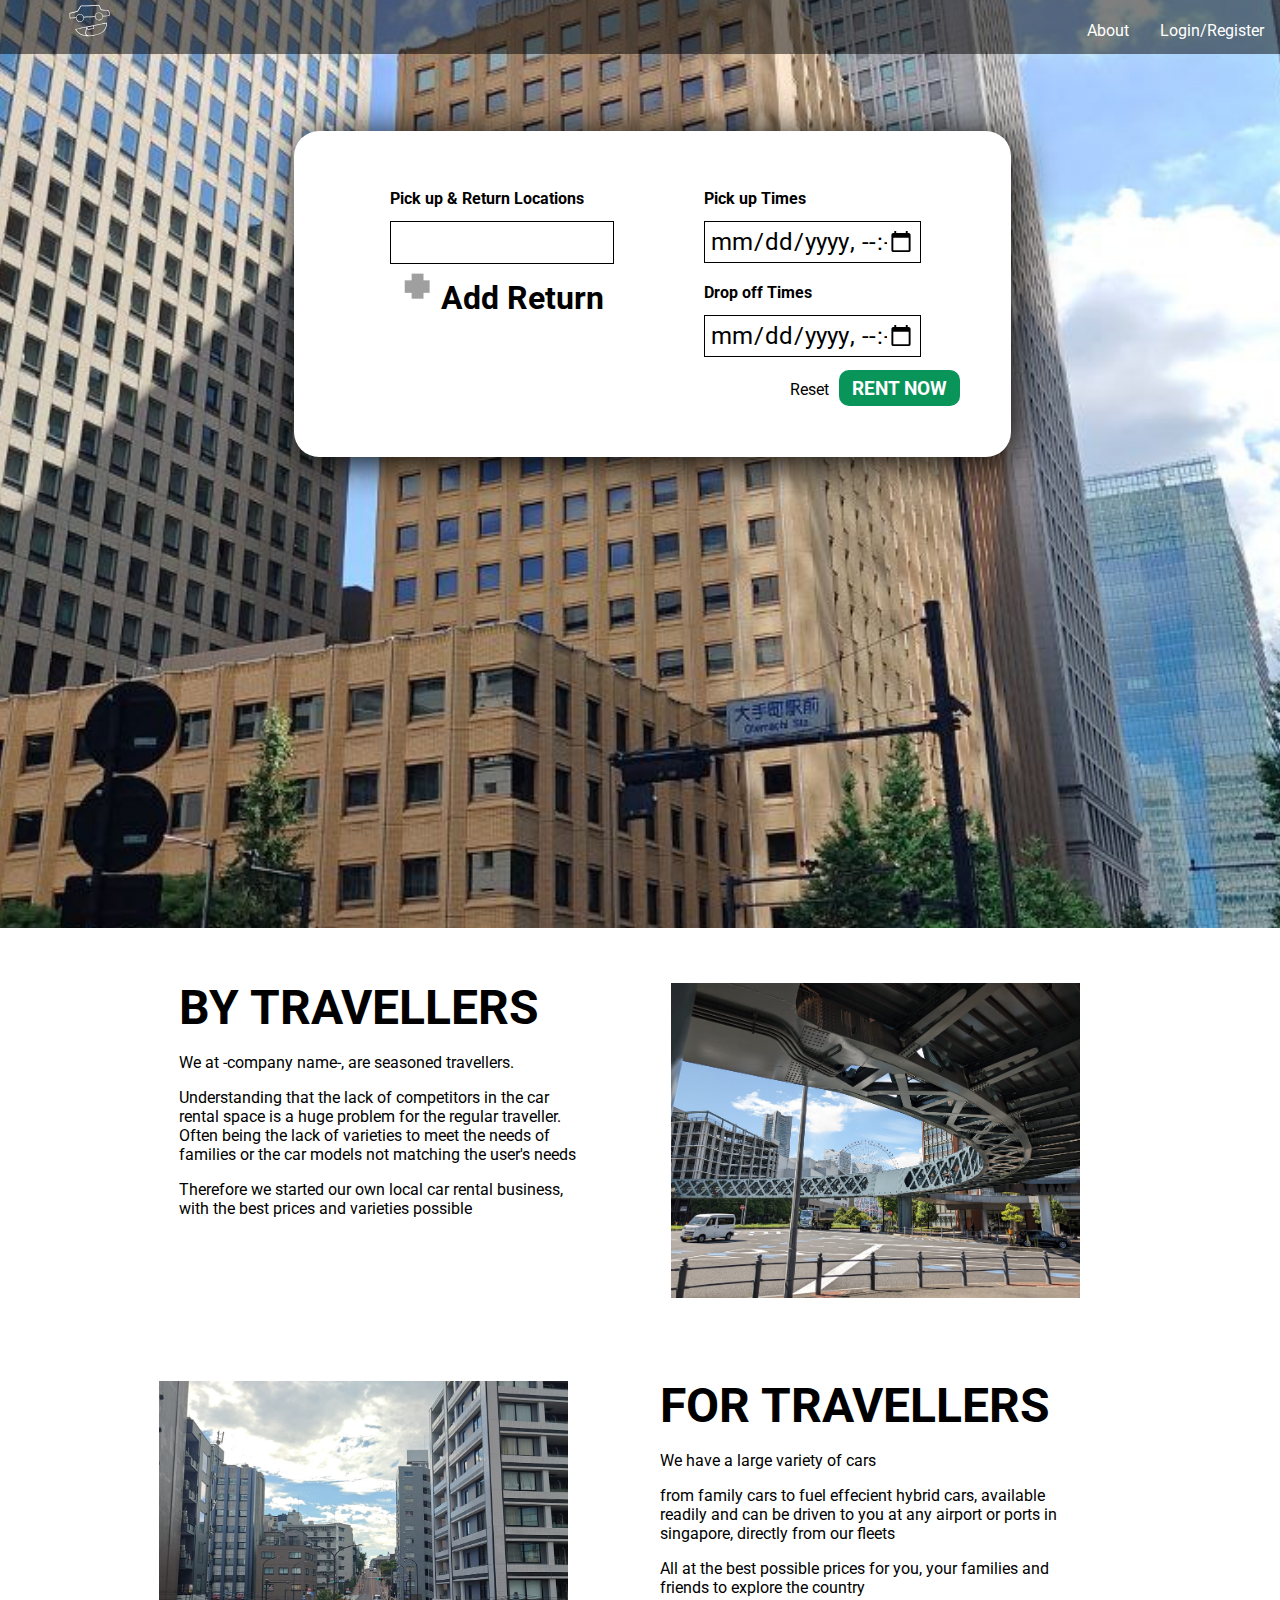
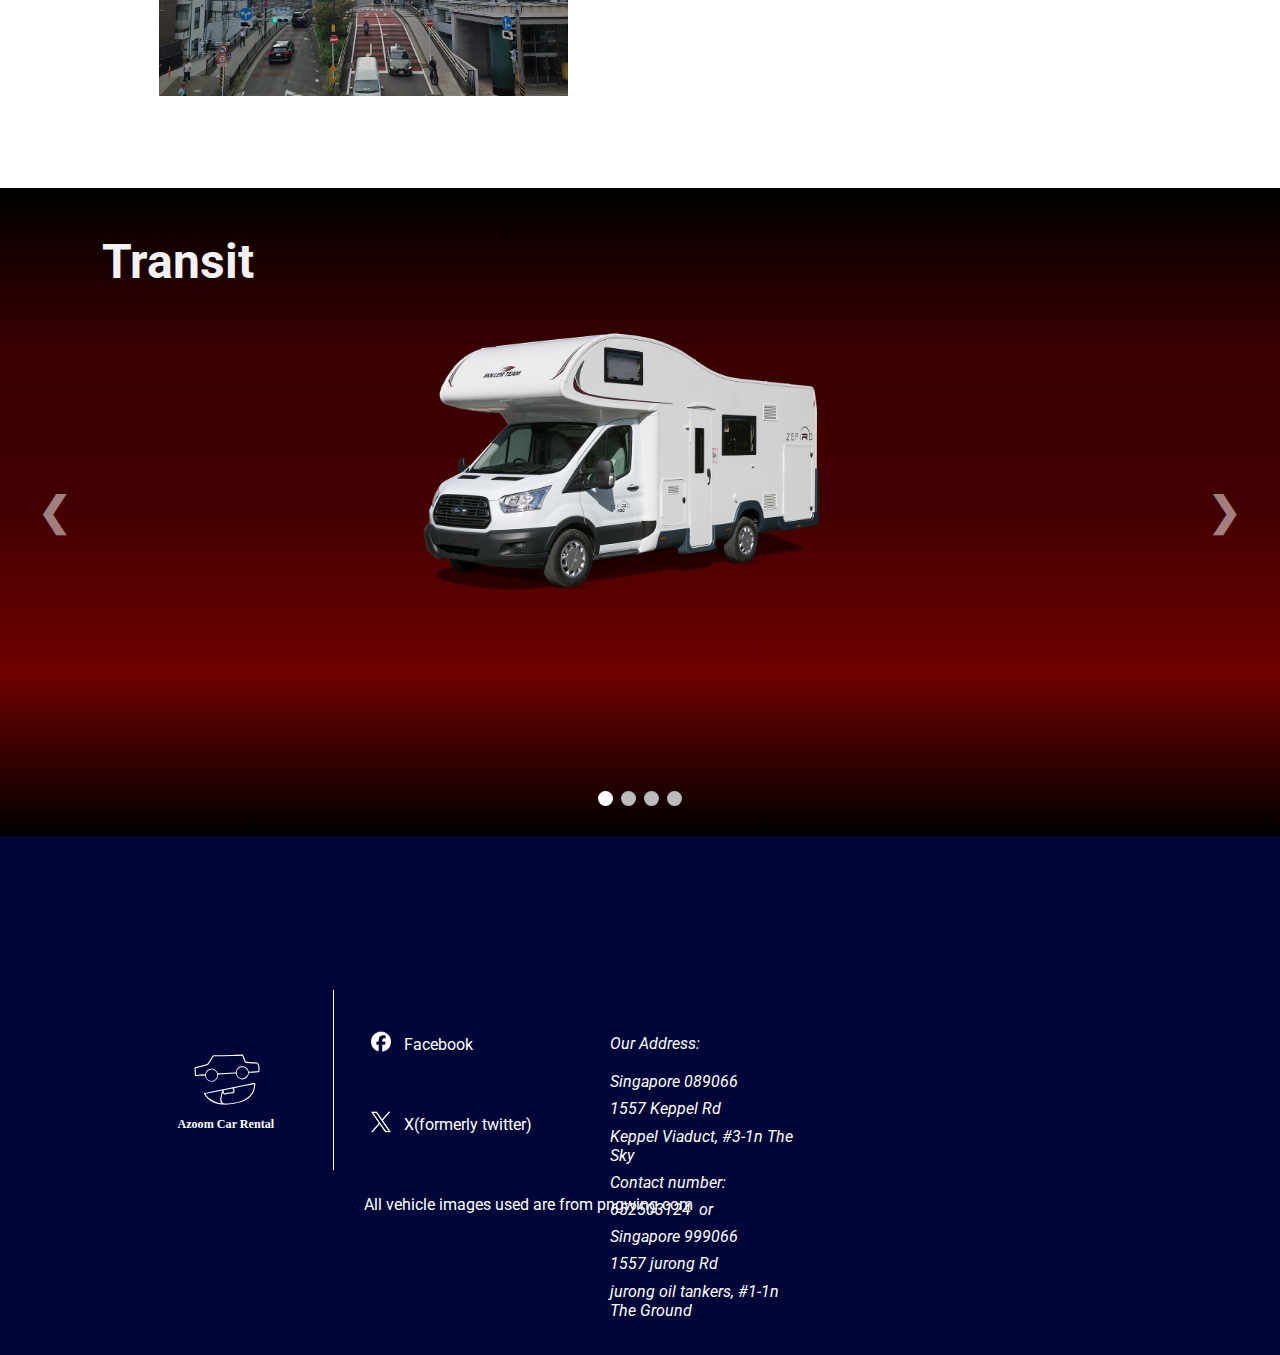
==== commit 10712b06: "Update index.html" ====
--- a/index.html
+++ b/index.html
@@ -305,14 +305,13 @@
                     <p>Keppel Viaduct, #3-1n The Sky</p>
                     <p>Contact number:</p>
                     <p>652503124</p>
-                </div>
-                <div class="textbox">
                     <p>or</p>
                     <br><br>
                     <p>Singapore 999066</p>
                     <p>1557 jurong Rd</p>
                     <p>jurong oil tankers, #1-1n The Ground</p>
                 </div>
+
                 
                 <iframe src="https://www.google.com/maps/embed?pb=!1m16!1m12!1m3!1d838.5491011221804!2d103.8396878139206!3d1.2725874295884603!2m3!1f0!2f0!3f0!3m2!1i1024!2i768!4f13.1!2m1!1sgrandfather%20road!5e0!3m2!1sen!2ssg!4v1729683826035!5m2!1sen!2ssg" width="600" height="450" style="border:0;" allowfullscreen="" loading="lazy" referrerpolicy="no-referrer-when-downgrade"></iframe>
             </address>
